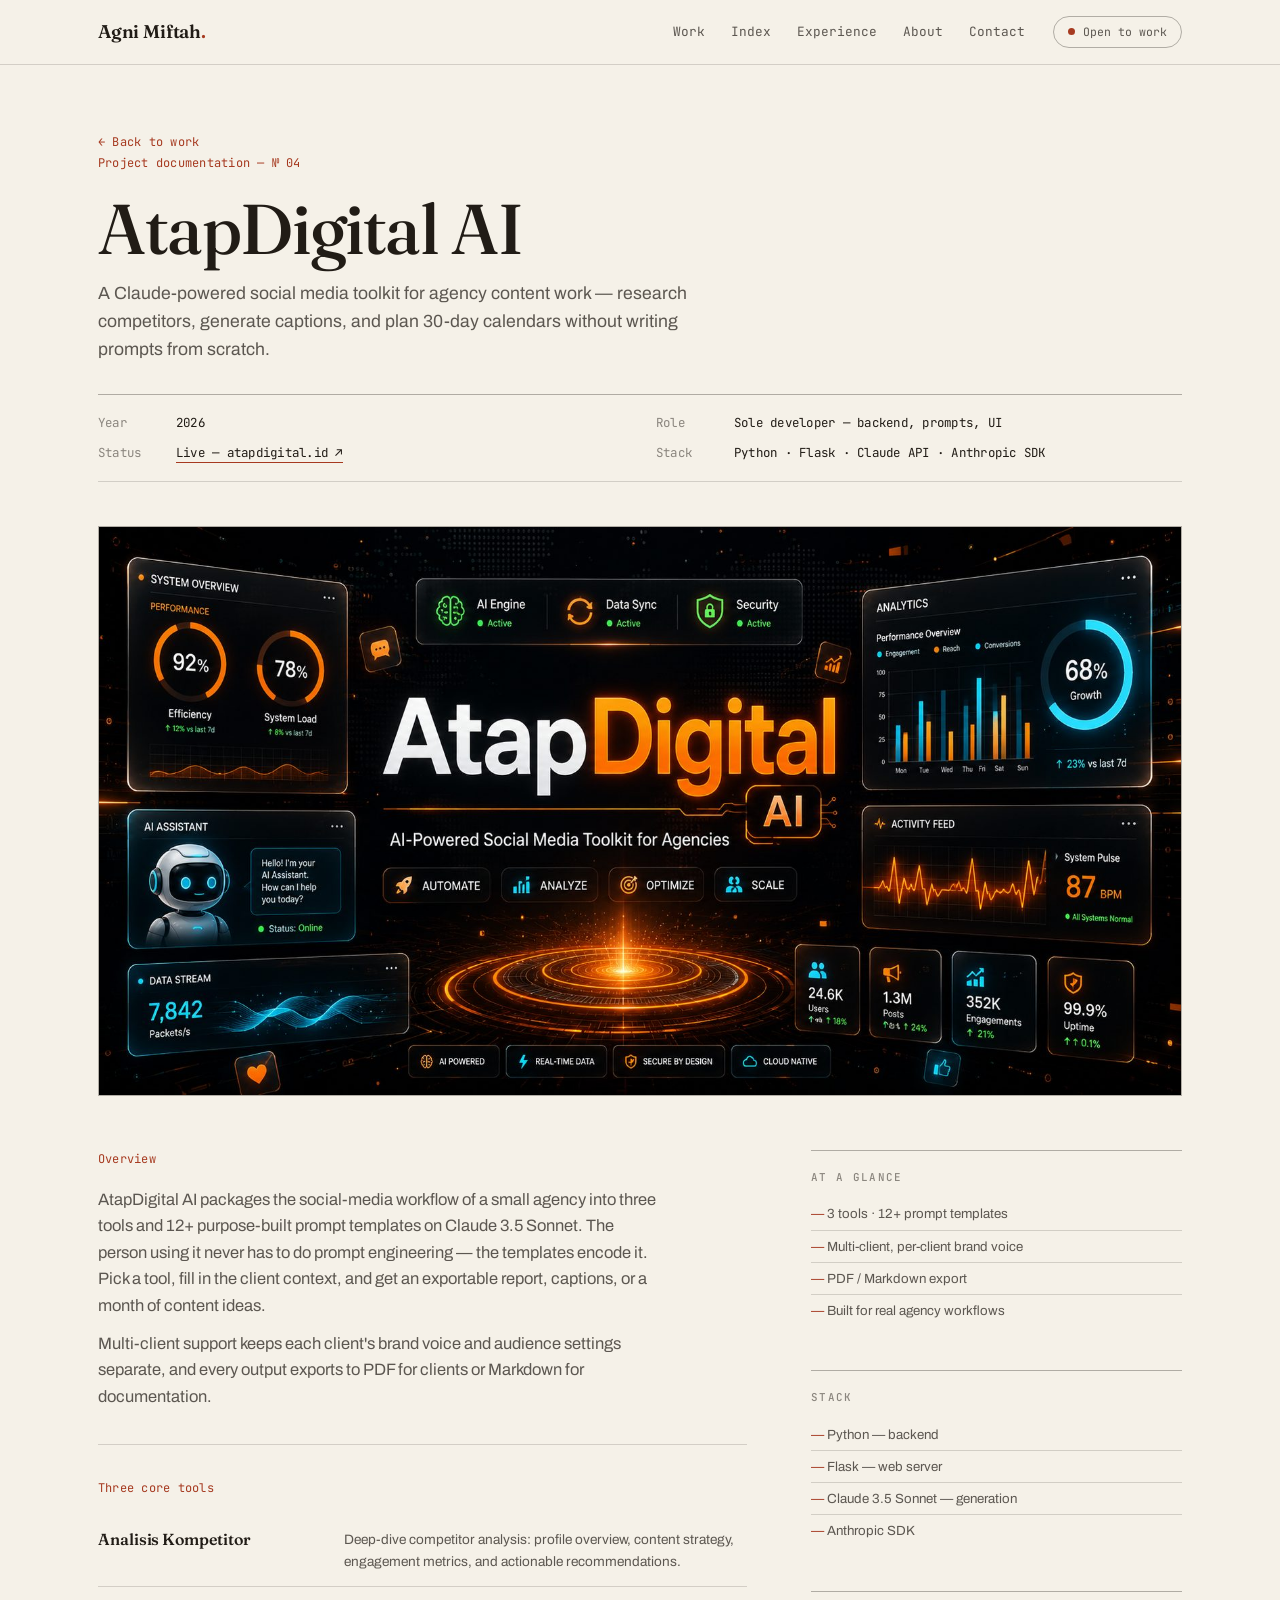
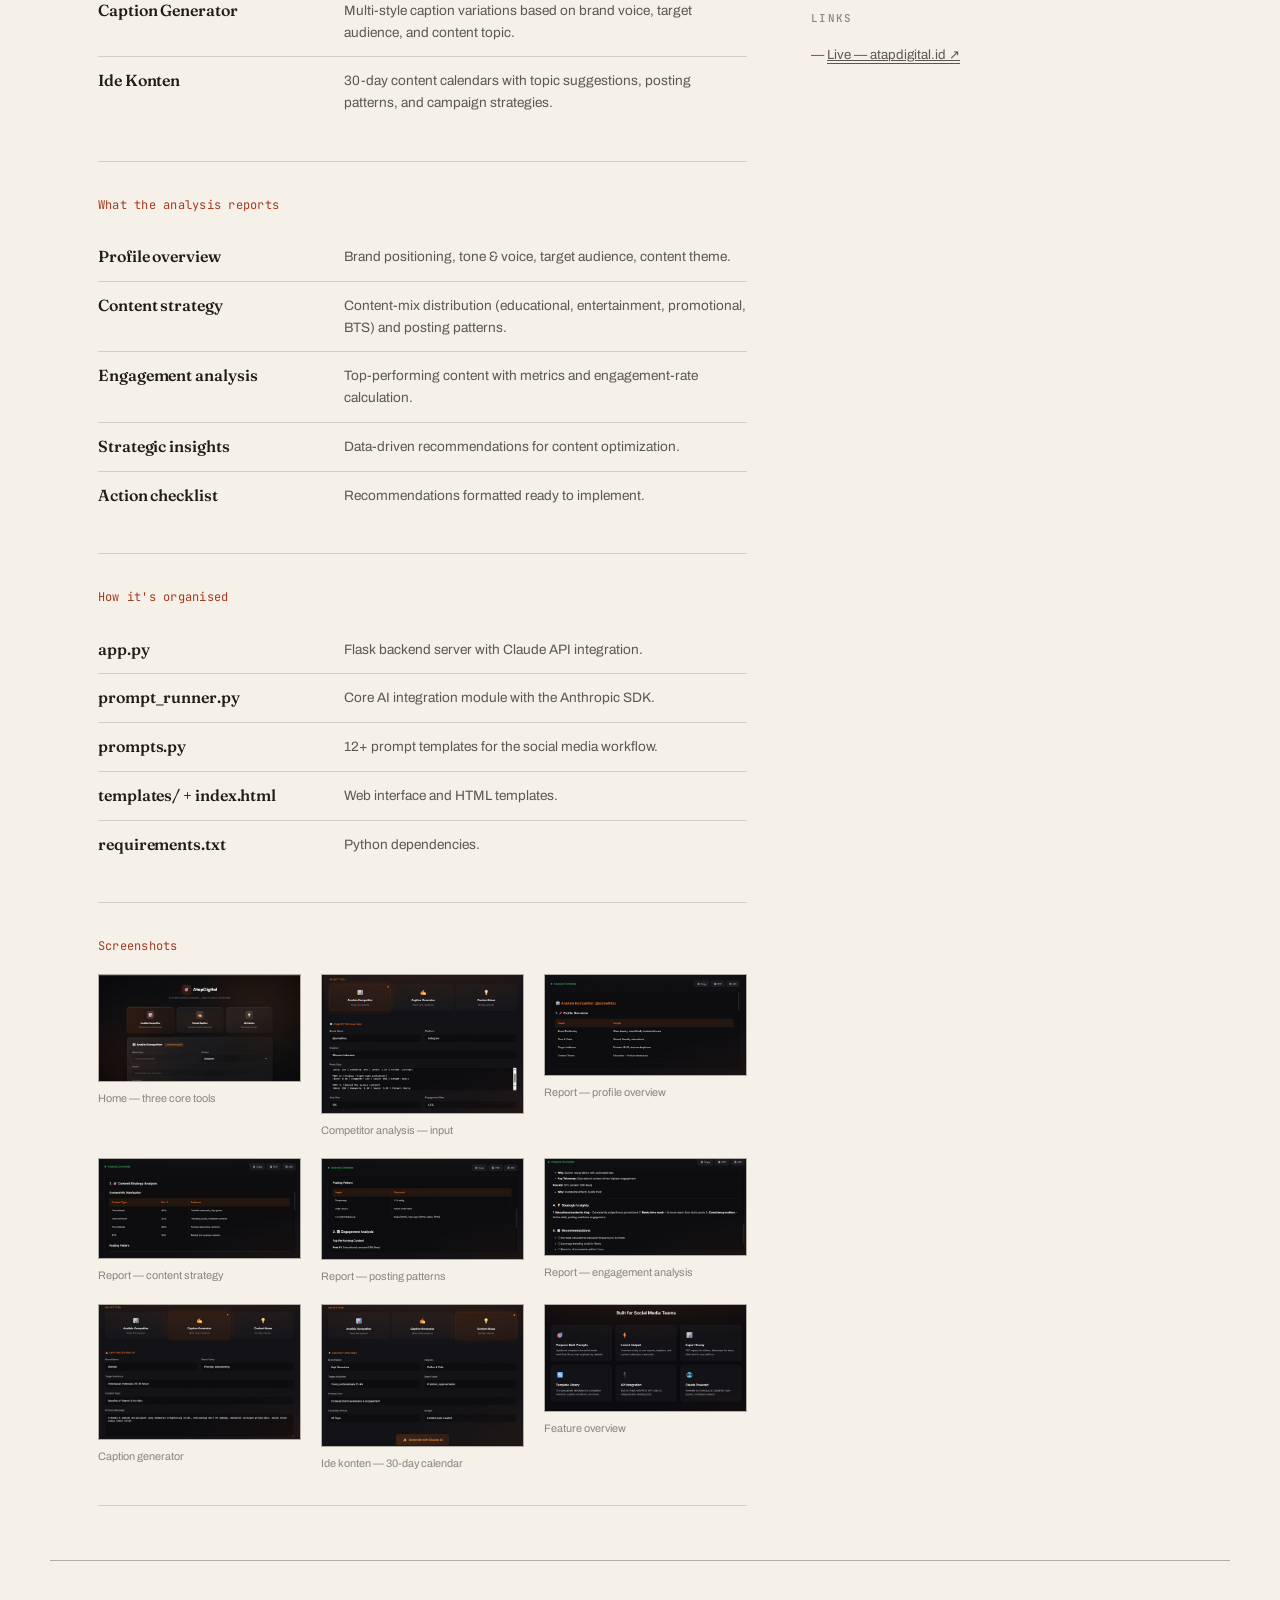
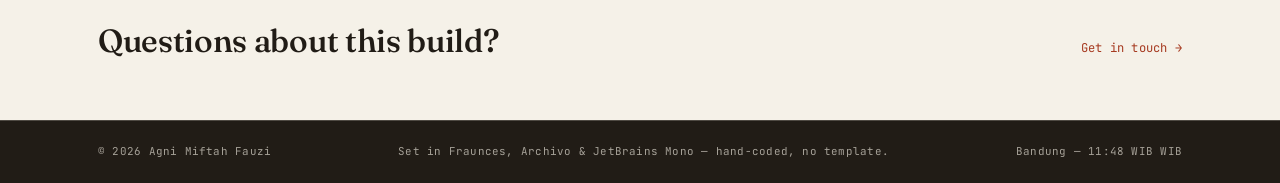
==== projects/atapdigital-ai.html @ df2f2d8e "Add 10 project documentation pages, fix Drone Nation dates and PromptCraft live link" ====
<!DOCTYPE html>
<html lang="en">
<head>
  <meta charset="UTF-8">
  <meta name="viewport" content="width=device-width, initial-scale=1.0">
  <title>AtapDigital AI — Documentation | Agni Miftah Fauzi</title>
  <meta name="description" content="AtapDigital AI: Claude-powered social media toolkit for agencies — competitor analysis, caption generation, and 30-day content calendars with 12+ prompt templates.">
  <link rel="icon" href="data:image/svg+xml,%3Csvg xmlns='http://www.w3.org/2000/svg' viewBox='0 0 64 64'%3E%3Crect width='64' height='64' fill='%23A63A20'/%3E%3Ctext x='32' y='45' font-family='Georgia,serif' font-size='38' fill='%23F5F1E8' text-anchor='middle'%3EA.%3C/text%3E%3C/svg%3E">
  <link rel="preconnect" href="https://fonts.googleapis.com">
  <link rel="preconnect" href="https://fonts.gstatic.com" crossorigin>
  <link href="https://fonts.googleapis.com/css2?family=Fraunces:ital,opsz,wght@0,9..144,300..900;1,9..144,300..900&family=Archivo:wght@400;500;600&family=JetBrains+Mono:wght@400;500&display=swap" rel="stylesheet">
  <link rel="stylesheet" href="../assets/css/style.css">
</head>
<body>
  <a class="skip-link" href="#doc">Skip to content</a>

  <header class="site-head">
    <div class="wrap head-grid">
      <a class="wordmark" href="../index.html">Agni Miftah<span class="wm-dot">.</span></a>
      <nav class="nav" id="nav" aria-label="Main">
        <a href="../index.html#work">Work</a>
        <a href="../index.html#index">Index</a>
        <a href="../index.html#experience">Experience</a>
        <a href="../index.html#about">About</a>
        <a href="../index.html#contact">Contact</a>
      </nav>
      <a class="status-chip" href="../index.html#contact"><span class="dot" aria-hidden="true"></span>Open to work</a>
      <button class="nav-burger" id="navBurger" aria-expanded="false" aria-controls="nav" aria-label="Open menu">
        <span></span><span></span>
      </button>
    </div>
  </header>

  <main id="doc">
    <article class="doc-hero wrap">
      <a class="back-link mono" href="../index.html#work">← Back to work</a>
      <p class="sec-label mono">Project documentation — № 04</p>
      <h1 class="doc-title">AtapDigital AI</h1>
      <p class="doc-sub">A Claude-powered social media toolkit for agency content work — research competitors, generate captions, and plan 30-day calendars without writing prompts from scratch.</p>
      <dl class="doc-meta mono">
        <div><dt>Year</dt><dd>2026</dd></div>
        <div><dt>Role</dt><dd>Sole developer — backend, prompts, UI</dd></div>
        <div><dt>Status</dt><dd><a class="u-link" href="https://atapdigital.id" target="_blank" rel="noopener noreferrer">Live — atapdigital.id ↗</a></dd></div>
        <div><dt>Stack</dt><dd>Python · Flask · Claude API · Anthropic SDK</dd></div>
      </dl>
      <figure class="doc-hero-media">
        <img src="../assets/img/work/atapdigital-ai.jpg" alt="AtapDigital AI — app mockup" width="1600" height="840">
      </figure>
    </article>

    <div class="wrap doc-grid">
      <div class="doc-main">

        <section>
          <h2 class="sec-label mono">Overview</h2>
          <p>
            AtapDigital AI packages the social-media workflow of a small agency into three tools
            and 12+ purpose-built prompt templates on Claude 3.5 Sonnet. The person using it never
            has to do prompt engineering — the templates encode it. Pick a tool, fill in the client
            context, and get an exportable report, captions, or a month of content ideas.
          </p>
          <p>
            Multi-client support keeps each client's brand voice and audience settings separate,
            and every output exports to PDF for clients or Markdown for documentation.
          </p>
        </section>

        <section>
          <h2 class="sec-label mono">Three core tools</h2>
          <div class="feat-row"><strong>Analisis Kompetitor</strong><p>Deep-dive competitor analysis: profile overview, content strategy, engagement metrics, and actionable recommendations.</p></div>
          <div class="feat-row"><strong>Caption Generator</strong><p>Multi-style caption variations based on brand voice, target audience, and content topic.</p></div>
          <div class="feat-row"><strong>Ide Konten</strong><p>30-day content calendars with topic suggestions, posting patterns, and campaign strategies.</p></div>
        </section>

        <section>
          <h2 class="sec-label mono">What the analysis reports</h2>
          <div class="feat-row"><strong>Profile overview</strong><p>Brand positioning, tone &amp; voice, target audience, content theme.</p></div>
          <div class="feat-row"><strong>Content strategy</strong><p>Content-mix distribution (educational, entertainment, promotional, BTS) and posting patterns.</p></div>
          <div class="feat-row"><strong>Engagement analysis</strong><p>Top-performing content with metrics and engagement-rate calculation.</p></div>
          <div class="feat-row"><strong>Strategic insights</strong><p>Data-driven recommendations for content optimization.</p></div>
          <div class="feat-row"><strong>Action checklist</strong><p>Recommendations formatted ready to implement.</p></div>
        </section>

        <section>
          <h2 class="sec-label mono">How it's organised</h2>
          <div class="feat-row"><strong>app.py</strong><p>Flask backend server with Claude API integration.</p></div>
          <div class="feat-row"><strong>prompt_runner.py</strong><p>Core AI integration module with the Anthropic SDK.</p></div>
          <div class="feat-row"><strong>prompts.py</strong><p>12+ prompt templates for the social media workflow.</p></div>
          <div class="feat-row"><strong>templates/ + index.html</strong><p>Web interface and HTML templates.</p></div>
          <div class="feat-row"><strong>requirements.txt</strong><p>Python dependencies.</p></div>
        </section>

        <section>
          <h2 class="sec-label mono">Screenshots</h2>
          <div class="shot-grid tri">
            <figure class="shot"><img src="../assets/img/shots/atapdigital-ai/01-home.jpg" alt="AtapDigital AI home" width="1200" height="630" loading="lazy"><figcaption>Home — three core tools</figcaption></figure>
            <figure class="shot"><img src="../assets/img/shots/atapdigital-ai/02-competitor-input.jpg" alt="Competitor input form" width="1200" height="822" loading="lazy"><figcaption>Competitor analysis — input</figcaption></figure>
            <figure class="shot"><img src="../assets/img/shots/atapdigital-ai/03-profile-overview.jpg" alt="Profile overview output" width="1200" height="594" loading="lazy"><figcaption>Report — profile overview</figcaption></figure>
            <figure class="shot"><img src="../assets/img/shots/atapdigital-ai/04-content-strategy.jpg" alt="Content strategy output" width="1200" height="591" loading="lazy"><figcaption>Report — content strategy</figcaption></figure>
            <figure class="shot"><img src="../assets/img/shots/atapdigital-ai/05-posting-pattern.jpg" alt="Posting pattern output" width="1200" height="594" loading="lazy"><figcaption>Report — posting patterns</figcaption></figure>
            <figure class="shot"><img src="../assets/img/shots/atapdigital-ai/06-engagement-analysis.jpg" alt="Engagement analysis output" width="1200" height="571" loading="lazy"><figcaption>Report — engagement analysis</figcaption></figure>
            <figure class="shot"><img src="../assets/img/shots/atapdigital-ai/07-caption-generator.jpg" alt="Caption generator" width="1200" height="796" loading="lazy"><figcaption>Caption generator</figcaption></figure>
            <figure class="shot"><img src="../assets/img/shots/atapdigital-ai/08-content-ideas.jpg" alt="Content ideas" width="1200" height="839" loading="lazy"><figcaption>Ide konten — 30-day calendar</figcaption></figure>
            <figure class="shot"><img src="../assets/img/shots/atapdigital-ai/09-features.jpg" alt="Features overview" width="1200" height="630" loading="lazy"><figcaption>Feature overview</figcaption></figure>
          </div>
        </section>

      </div>

      <aside class="doc-side">
        <div class="side-card">
          <h3>At a glance</h3>
          <ul>
            <li>3 tools · 12+ prompt templates</li>
            <li>Multi-client, per-client brand voice</li>
            <li>PDF / Markdown export</li>
            <li>Built for real agency workflows</li>
          </ul>
        </div>
        <div class="side-card">
          <h3>Stack</h3>
          <ul>
            <li>Python — backend</li>
            <li>Flask — web server</li>
            <li>Claude 3.5 Sonnet — generation</li>
            <li>Anthropic SDK</li>
          </ul>
        </div>
        <div class="side-card">
          <h3>Links</h3>
          <ul>
            <li><a class="u-link" href="https://atapdigital.id" target="_blank" rel="noopener noreferrer">Live — atapdigital.id ↗</a></li>
          </ul>
        </div>
      </aside>
    </div>

    <div class="wrap doc-end">
      <h2>Questions about this build?</h2>
      <a class="back-link mono" href="../index.html#contact">Get in touch →</a>
    </div>
  </main>

  <footer class="site-foot">
    <div class="wrap foot-grid mono">
      <span>© 2026 Agni Miftah Fauzi</span>
      <span class="hide-sm">Set in Fraunces, Archivo &amp; JetBrains Mono — hand-coded, no template.</span>
      <span>Bandung — <span id="clock">··:··</span> WIB</span>
    </div>
  </footer>

  <script src="../assets/js/main.js"></script>
</body>
</html>
---- assets/css/style.css ----
/* ============================================================
   Agni Miftah Fauzi — Portfolio 2026
   An editorial ledger: warm paper, ink, one rust accent.
   No glass, no gradients, no glow.
   ============================================================ */

:root {
  --paper: #F5F1E8;
  --paper-deep: #ECE6D8;
  --ink: #211C16;
  --ink-70: rgba(33, 28, 22, .72);
  --ink-45: rgba(33, 28, 22, .5);
  --line: rgba(33, 28, 22, .16);
  --line-strong: rgba(33, 28, 22, .32);
  --rust: #A63A20;
  --rust-ink: #7E2A14;
  --paper-on-ink: #F1ECE1;
  --line-on-ink: rgba(241, 236, 225, .22);
  --ink-on-ink-60: rgba(241, 236, 225, .64);

  --font-display: "Fraunces", Georgia, serif;
  --font-body: "Archivo", "Helvetica Neue", Arial, sans-serif;
  --font-mono: "JetBrains Mono", ui-monospace, "SFMono-Regular", Menlo, monospace;

  --wrap: 1180px;
  --gutter: clamp(20px, 4vw, 48px);
}

* { margin: 0; padding: 0; box-sizing: border-box; }

html {
  scroll-behavior: smooth;
  -webkit-text-size-adjust: 100%;
}

@media (prefers-reduced-motion: reduce) {
  html { scroll-behavior: auto; }
  *, *::before, *::after { transition: none !important; animation: none !important; }
}

body {
  background: var(--paper);
  color: var(--ink);
  font-family: var(--font-body);
  font-size: 16.5px;
  line-height: 1.6;
  -webkit-font-smoothing: antialiased;
  text-rendering: optimizeLegibility;
}

::selection { background: var(--rust); color: var(--paper); }

img { display: block; max-width: 100%; height: auto; }

a { color: inherit; }

:focus-visible {
  outline: 2px solid var(--rust);
  outline-offset: 3px;
  border-radius: 1px;
}

.mono {
  font-family: var(--font-mono);
  font-weight: 400;
  letter-spacing: .02em;
}

.wrap {
  max-width: var(--wrap);
  margin-inline: auto;
  padding-inline: var(--gutter);
}

.skip-link {
  position: absolute;
  left: -9999px;
  top: 0;
  background: var(--ink);
  color: var(--paper);
  padding: 10px 18px;
  z-index: 200;
}
.skip-link:focus { left: 0; }

.hide-sm { display: initial; }

/* ---------- reveal (gated on .js so no-JS users see everything) ---------- */
.js .reveal {
  opacity: 0;
  transform: translateY(14px);
  transition: opacity .65s ease, transform .65s ease;
}
.js .reveal.is-in {
  opacity: 1;
  transform: none;
}
@media (prefers-reduced-motion: reduce) {
  .js .reveal { opacity: 1; transform: none; }
}

/* ================= HEADER ================= */

.site-head {
  position: sticky;
  top: 0;
  z-index: 100;
  background: var(--paper);
  border-bottom: 1px solid var(--line);
}

.head-grid {
  display: flex;
  align-items: center;
  gap: 28px;
  min-height: 64px;
}

.wordmark {
  font-family: var(--font-display);
  font-weight: 600;
  font-size: 1.15rem;
  text-decoration: none;
  letter-spacing: -.01em;
  white-space: nowrap;
}
.wm-dot { color: var(--rust); }

.nav {
  display: flex;
  gap: 26px;
  margin-left: auto;
}
.nav a {
  font-family: var(--font-mono);
  font-size: .8rem;
  text-decoration: none;
  color: var(--ink-70);
  position: relative;
  padding-block: 4px;
}
.nav a::after {
  content: "";
  position: absolute;
  left: 0; bottom: 0;
  width: 100%; height: 1px;
  background: var(--rust);
  transform: scaleX(0);
  transform-origin: right;
  transition: transform .3s ease;
}
.nav a:hover { color: var(--ink); }
.nav a:hover::after { transform: scaleX(1); transform-origin: left; }

.status-chip {
  display: inline-flex;
  align-items: center;
  gap: 8px;
  font-family: var(--font-mono);
  font-size: .72rem;
  text-decoration: none;
  border: 1px solid var(--line-strong);
  border-radius: 999px;
  padding: 6px 14px;
  color: var(--ink-70);
  transition: border-color .25s ease, color .25s ease;
}
.status-chip:hover { border-color: var(--rust); color: var(--ink); }
.status-chip .dot {
  width: 7px; height: 7px;
  border-radius: 50%;
  background: var(--rust);
  animation: pulse 2.4s ease infinite;
}
@keyframes pulse {
  0%, 100% { box-shadow: 0 0 0 0 rgba(166, 58, 32, .35); }
  50%      { box-shadow: 0 0 0 5px rgba(166, 58, 32, 0); }
}

.nav-burger {
  display: none;
  flex-direction: column;
  gap: 6px;
  background: none;
  border: 0;
  padding: 8px;
  margin-left: auto;
  cursor: pointer;
}
.nav-burger span {
  width: 24px; height: 2px;
  background: var(--ink);
  transition: transform .3s ease, opacity .3s ease;
}
.nav-burger[aria-expanded="true"] span:first-child { transform: translateY(4px) rotate(45deg); }
.nav-burger[aria-expanded="true"] span:last-child  { transform: translateY(-4px) rotate(-45deg); }

/* ================= HERO ================= */

.hero { padding-block: clamp(56px, 10vh, 110px) clamp(48px, 8vh, 90px); }

.hero-meta {
  display: flex;
  justify-content: space-between;
  gap: 16px;
  font-size: .75rem;
  color: var(--ink-70);
  border-bottom: 1px solid var(--line);
  padding-bottom: 14px;
  margin-bottom: clamp(32px, 6vh, 64px);
}

.hero-name {
  font-family: var(--font-display);
  font-variation-settings: "opsz" 144, "SOFT" 0, "WONK" 0;
  font-weight: 480;
  font-size: clamp(3rem, 9.2vw, 7.4rem);
  line-height: 1.02;
  letter-spacing: -.025em;
  display: grid;
  gap: .1em;
}
.hero-name em {
  font-style: italic;
  font-variation-settings: "opsz" 144, "SOFT" 100, "WONK" 1;
  color: var(--rust);
}
.ink-dot { color: var(--rust); }

.hero-lower {
  display: grid;
  grid-template-columns: minmax(0, 5fr) minmax(0, 7fr);
  gap: clamp(28px, 5vw, 72px);
  align-items: end;
  margin-top: clamp(40px, 7vh, 80px);
}

.hero-intro {
  font-size: 1.08rem;
  line-height: 1.7;
  color: var(--ink-70);
  max-width: 46ch;
}

.hero-nums {
  list-style: none;
  display: grid;
  grid-template-columns: repeat(4, 1fr);
  gap: 20px;
}
.hero-nums li {
  border-left: 1px solid var(--line-strong);
  padding-left: 16px;
}
.hero-nums strong {
  display: block;
  font-family: var(--font-display);
  font-weight: 560;
  font-size: clamp(1.7rem, 2.6vw, 2.5rem);
  line-height: 1.1;
  letter-spacing: -.02em;
  font-variant-numeric: tabular-nums;
}
.hero-nums span {
  font-size: .7rem;
  color: var(--ink-45);
  display: block;
  margin-top: 6px;
  line-height: 1.45;
}

/* ================= SECTIONS ================= */

.section {
  padding-block: clamp(64px, 10vh, 120px);
  scroll-margin-top: 72px;
}
.section-alt { background: var(--paper-deep); border-block: 1px solid var(--line); }

.sec-head { margin-bottom: clamp(40px, 6vh, 64px); }

.sec-label {
  font-size: .75rem;
  color: var(--rust);
  display: block;
  margin-bottom: 18px;
}

.sec-title {
  font-family: var(--font-display);
  font-weight: 500;
  font-size: clamp(1.9rem, 3.6vw, 3rem);
  line-height: 1.12;
  letter-spacing: -.015em;
  max-width: 22ch;
}

.sec-sub {
  margin-top: 14px;
  color: var(--ink-70);
  max-width: 58ch;
}

/* ================= WORK ROWS ================= */

.work-list { border-top: 1px solid var(--line-strong); }

.work-row {
  display: grid;
  grid-template-columns: minmax(0, 7fr) minmax(0, 5fr);
  gap: clamp(28px, 4vw, 64px);
  padding-block: clamp(36px, 5vh, 56px);
  border-bottom: 1px solid var(--line);
  align-items: center;
}
.row-flip .work-media { order: 2; }
.row-flip .work-body  { order: 1; }

.work-media {
  overflow: hidden;
  border: 1px solid var(--line-strong);
  background: var(--paper-deep);
}
.work-media img {
  width: 100%;
  transition: transform .8s cubic-bezier(.22, .61, .36, 1);
}
.work-row:hover .work-media img { transform: scale(1.03); }

.work-no {
  font-size: .72rem;
  color: var(--rust);
  display: block;
  margin-bottom: 14px;
}

.work-title {
  font-family: var(--font-display);
  font-weight: 540;
  font-size: clamp(1.5rem, 2.4vw, 2.1rem);
  line-height: 1.15;
  letter-spacing: -.01em;
  margin-bottom: 16px;
}

.work-flag {
  font-family: var(--font-mono);
  font-size: .62rem;
  color: var(--rust);
  border: 1px solid currentColor;
  border-radius: 999px;
  padding: 3px 10px;
  vertical-align: middle;
  margin-left: 10px;
  white-space: nowrap;
  letter-spacing: .06em;
  text-transform: uppercase;
}

.work-desc { color: var(--ink-70); max-width: 52ch; }

.work-meta {
  margin-top: 24px;
  display: grid;
  gap: 6px;
  font-size: .74rem;
}
.work-meta div { display: flex; gap: 14px; }
.work-meta dt {
  color: var(--ink-45);
  width: 52px;
  flex-shrink: 0;
}
.work-meta dd { color: var(--ink); }
.work-meta a { text-decoration: none; }

.u-link {
  border-bottom: 1px solid var(--rust);
  padding-bottom: 1px;
  transition: color .2s ease, border-color .2s ease;
}
.u-link:hover { color: var(--rust-ink); }

/* ================= INDEX ================= */

.filters {
  display: flex;
  flex-wrap: wrap;
  gap: 10px;
  margin-bottom: 36px;
}
.filter {
  font-family: var(--font-mono);
  font-size: .74rem;
  background: transparent;
  border: 1px solid var(--line-strong);
  border-radius: 999px;
  color: var(--ink-70);
  padding: 8px 16px;
  cursor: pointer;
  transition: all .22s ease;
}
.filter sup { color: var(--rust); margin-left: 2px; }
.filter:hover { border-color: var(--ink); color: var(--ink); }
.filter.is-active {
  background: var(--ink);
  border-color: var(--ink);
  color: var(--paper);
}
.filter.is-active sup { color: var(--paper-deep); }

.idx-group-head {
  display: flex;
  align-items: center;
  gap: 18px;
  font-size: .72rem;
  text-transform: uppercase;
  letter-spacing: .14em;
  color: var(--ink-45);
  margin-top: 48px;
  margin-bottom: 6px;
}
.idx-group-head::after { content: ""; flex: 1; }

.idx-row {
  display: grid;
  grid-template-columns: 3ch minmax(0, 230px) minmax(0, 1fr) minmax(0, 210px) 4ch 2ch;
  gap: 18px;
  align-items: baseline;
  padding: 20px 10px;
  border-bottom: 1px solid var(--line);
  text-decoration: none;
  transition: background .2s ease, color .2s ease;
}
.idx-row:hover { background: var(--ink); color: var(--paper); }
.idx-row:hover .idx-no,
.idx-row:hover .idx-desc,
.idx-row:hover .idx-stack,
.idx-row:hover .idx-year { color: var(--ink-on-ink-60); }

.idx-no { font-size: .72rem; color: var(--rust); }

.idx-name {
  font-family: var(--font-display);
  font-weight: 540;
  font-size: 1.12rem;
  line-height: 1.25;
  letter-spacing: -.005em;
}

.idx-desc {
  font-size: .82rem;
  color: var(--ink-70);
  line-height: 1.55;
}

.idx-stack { font-size: .68rem; color: var(--ink-45); }
.idx-year  { font-size: .72rem; color: var(--ink-45); text-align: right; }
.idx-arrow { font-size: .9rem; text-align: right; color: var(--rust); }

.idx-row-sm { padding: 14px 10px; }
.idx-row-sm .idx-name { font-size: 1rem; }
.idx-row-sm .idx-desc { font-size: .78rem; }

.idx-note {
  font-size: .92rem;
  color: var(--ink-70);
  max-width: 62ch;
  padding: 26px 10px 8px;
}

/* demo wall */
.demo-wall {
  display: grid;
  grid-template-columns: repeat(3, 1fr);
  gap: 26px 24px;
  padding: 22px 10px 12px;
}
.demo-cell { text-decoration: none; }
.demo-cell img {
  width: 100%;
  border: 1px solid var(--line-strong);
  transition: transform .7s cubic-bezier(.22, .61, .36, 1);
}
.demo-cell:hover img { transform: translateY(-4px); }
.demo-cell span {
  display: block;
  font-size: .68rem;
  color: var(--ink-70);
  margin-top: 10px;
  transition: color .2s ease;
}
.demo-cell:hover span { color: var(--rust); }

[data-cat].is-hidden { display: none !important; }

/* ================= EXPERIENCE ================= */

.xp-cols {
  display: grid;
  grid-template-columns: 1fr 1fr;
  gap: clamp(32px, 5vw, 80px);
  align-items: start;
}

.xp-heading {
  font-size: .72rem;
  text-transform: uppercase;
  letter-spacing: .14em;
  color: var(--rust);
  border-bottom: 1px solid var(--line-strong);
  padding-bottom: 10px;
  margin-bottom: 8px;
}
.xp-col .xp-heading:not(:first-child) { margin-top: 44px; }

.xp-row {
  display: grid;
  grid-template-columns: 128px minmax(0, 1fr);
  gap: 18px;
  padding-block: 20px;
  border-bottom: 1px solid var(--line);
}
.xp-date { font-size: .7rem; color: var(--ink-45); line-height: 1.5; padding-top: 4px; }
.xp-body h4 {
  font-family: var(--font-display);
  font-weight: 560;
  font-size: 1.05rem;
  letter-spacing: -.005em;
  margin-bottom: 6px;
}
.xp-body p { font-size: .85rem; color: var(--ink-70); }
.xp-award { margin-top: 10px; font-size: .72rem !important; color: var(--rust) !important; }

/* ================= ABOUT ================= */

.about-grid {
  display: grid;
  grid-template-columns: minmax(0, 4fr) minmax(0, 7fr);
  gap: clamp(36px, 6vw, 88px);
  align-items: start;
}

.about-photo {
  position: sticky;
  top: 96px;
  border: 1px solid var(--ink);
  padding: 10px;
  background: var(--paper);
}
.about-photo img { width: 100%; }

.about-lede {
  font-family: var(--font-display);
  font-weight: 480;
  font-size: clamp(1.3rem, 2.1vw, 1.7rem);
  line-height: 1.4;
  letter-spacing: -.01em;
  margin-bottom: 22px;
}
.about-text > p:not(.about-lede) {
  color: var(--ink-70);
  max-width: 62ch;
  margin-bottom: 16px;
}

.about-text .xp-heading { margin-top: 40px; }

.how-list {
  list-style: none;
  counter-reset: how;
  margin-top: 4px;
}
.how-list li {
  counter-increment: how;
  position: relative;
  padding: 14px 0 14px 46px;
  border-bottom: 1px solid var(--line);
  font-size: .9rem;
  color: var(--ink-70);
}
.how-list li::before {
  content: "0" counter(how);
  position: absolute;
  left: 0;
  top: 16px;
  font-family: var(--font-mono);
  font-size: .72rem;
  color: var(--rust);
}
.how-list strong { color: var(--ink); font-weight: 600; }

.cap-grid {
  display: grid;
  grid-template-columns: repeat(3, 1fr);
  gap: 28px 32px;
}
.cap-col h4 {
  font-size: .68rem;
  text-transform: uppercase;
  letter-spacing: .12em;
  color: var(--ink-45);
  margin-bottom: 12px;
  font-weight: 500;
}
.cap-col ul { list-style: none; }
.cap-col li {
  font-size: .85rem;
  padding-block: 5px;
  border-bottom: 1px solid var(--line);
}
.cap-col li::before { content: "— "; color: var(--rust); }

.about-lang {
  margin-top: 36px;
  font-size: .74rem;
  color: var(--ink-70);
  border-top: 1px solid var(--line-strong);
  padding-top: 14px;
}

/* ================= CONTACT ================= */

.contact {
  background: var(--ink);
  color: var(--paper-on-ink);
  padding-block: clamp(80px, 13vh, 150px) clamp(64px, 9vh, 110px);
  scroll-margin-top: 72px;
}
.contact .sec-label { color: var(--rust); filter: brightness(1.35); }

.contact-title {
  font-family: var(--font-display);
  font-variation-settings: "opsz" 144, "SOFT" 0, "WONK" 0;
  font-weight: 460;
  font-size: clamp(2.6rem, 7vw, 5.4rem);
  line-height: 1.05;
  letter-spacing: -.02em;
  margin-top: 20px;
}
.contact-title em {
  font-style: italic;
  font-variation-settings: "opsz" 144, "SOFT" 100, "WONK" 1;
}
.paper-dot { color: var(--rust); filter: brightness(1.35); }

.contact-sub {
  margin-top: 26px;
  color: var(--ink-on-ink-60);
  max-width: 52ch;
}

.contact-mail {
  display: inline-block;
  margin-top: 40px;
  font-family: var(--font-mono);
  font-size: clamp(1rem, 2.6vw, 1.5rem);
  color: var(--paper-on-ink);
  text-decoration: none;
  border-bottom: 1px solid var(--line-on-ink);
  padding-bottom: 8px;
  transition: color .25s ease, border-color .25s ease;
}
.contact-mail:hover { color: #E8845F; border-color: #E8845F; }
.mail-arrow { margin-left: 10px; font-size: .8em; }

.contact-links {
  display: flex;
  flex-wrap: wrap;
  gap: 14px 36px;
  margin-top: 52px;
  font-size: .76rem;
}
.contact-links a {
  text-decoration: none;
  color: var(--ink-on-ink-60);
  transition: color .2s ease;
}
.contact-links a:hover { color: var(--paper-on-ink); }

/* ================= FOOTER ================= */

.site-foot {
  background: var(--ink);
  color: var(--ink-on-ink-60);
  border-top: 1px solid var(--line-on-ink);
  padding-block: 22px;
}
.foot-grid {
  display: flex;
  justify-content: space-between;
  gap: 16px;
  font-size: .68rem;
  flex-wrap: wrap;
}

/* ================= RESPONSIVE ================= */

@media (max-width: 1020px) {
  .work-row { grid-template-columns: 1fr; align-items: start; }
  .row-flip .work-media { order: 0; }
  .row-flip .work-body  { order: 1; }

  .idx-row { grid-template-columns: 3ch minmax(0, 200px) minmax(0, 1fr) 4ch 2ch; }
  .idx-stack { display: none; }

  .cap-grid { grid-template-columns: repeat(2, 1fr); }
}

@media (max-width: 860px) {
  .nav {
    position: fixed;
    inset: 0;
    background: var(--paper);
    flex-direction: column;
    align-items: flex-start;
    justify-content: center;
    padding: var(--gutter);
    gap: 8px;
    opacity: 0;
    visibility: hidden;
    pointer-events: none;
    transition: opacity .35s ease, visibility 0s linear .35s;
    z-index: 4;
  }
  .nav.is-open {
    opacity: 1;
    visibility: visible;
    pointer-events: auto;
    transition: opacity .35s ease;
  }
  .nav a {
    font-family: var(--font-display);
    font-size: 2.2rem;
    color: var(--ink);
    padding-block: 6px;
  }
  .nav-burger { display: inline-flex; position: relative; z-index: 6; }
  .wordmark { position: relative; z-index: 6; }
  .status-chip { display: none; }
  .hide-sm { display: none; }

  .hero-lower { grid-template-columns: 1fr; }
  .hero-nums { grid-template-columns: repeat(2, 1fr); gap: 24px 20px; }

  .xp-cols { grid-template-columns: 1fr; }

  .about-grid { grid-template-columns: 1fr; }
  .about-photo { position: static; max-width: 420px; }

  .demo-wall { grid-template-columns: repeat(2, 1fr); }
}

@media (max-width: 560px) {
  body { font-size: 15.5px; }
  .hero-meta { flex-wrap: wrap; gap: 6px 16px; }
  .idx-row { grid-template-columns: 3ch minmax(0, 1fr) 2ch; }
  .idx-desc, .idx-year { display: none; }
  .demo-wall { grid-template-columns: 1fr; }
  .cap-grid { grid-template-columns: 1fr; }
  .xp-row { grid-template-columns: 1fr; gap: 6px; }
  .work-meta div { flex-direction: column; gap: 2px; }
}

/* ================= PROJECT DOCUMENTATION PAGES ================= */

.back-link {
  display: inline-block;
  font-size: .75rem;
  color: var(--rust);
  text-decoration: none;
}
.back-link:hover { text-decoration: underline; }

.doc-hero { padding-block: clamp(40px, 7vh, 80px) 0; }
.doc-title {
  font-family: var(--font-display);
  font-weight: 500;
  font-size: clamp(2.4rem, 5.5vw, 4.4rem);
  line-height: 1.05;
  letter-spacing: -.02em;
  margin-top: 14px;
}
.doc-sub {
  font-size: 1.1rem;
  color: var(--ink-70);
  margin-top: 14px;
  max-width: 60ch;
}
.doc-meta {
  margin-top: 30px;
  border-top: 1px solid var(--line-strong);
  border-bottom: 1px solid var(--line);
  padding-block: 18px;
  display: grid;
  grid-template-columns: repeat(2, 1fr);
  gap: 10px 32px;
  font-size: .78rem;
}
.doc-meta div { display: flex; gap: 14px; }
.doc-meta dt { color: var(--ink-45); width: 64px; flex-shrink: 0; }
.doc-meta a { text-decoration: none; }
.doc-hero-media { margin-top: 44px; border: 1px solid var(--line-strong); }
.doc-hero-media img { width: 100%; }

.doc-grid {
  display: grid;
  grid-template-columns: minmax(0, 7fr) minmax(0, 4fr);
  gap: clamp(36px, 5vw, 80px);
  align-items: start;
  padding-block: clamp(40px, 6vh, 72px);
}
.doc-main section { padding-block: 34px; border-bottom: 1px solid var(--line); }
.doc-main section:first-child { padding-top: 0; }
.doc-main h2 { margin-bottom: 18px; }
.doc-main p { color: var(--ink-70); max-width: 62ch; }
.doc-main p + p { margin-top: 12px; }
.doc-main strong { color: var(--ink); }

.feat-row {
  display: grid;
  grid-template-columns: 230px minmax(0, 1fr);
  gap: 16px;
  padding-block: 13px;
  border-bottom: 1px solid var(--line);
  font-size: .9rem;
}
.feat-row:last-child { border-bottom: 0; }
.feat-row strong {
  font-family: var(--font-display);
  font-weight: 560;
  font-size: 1rem;
  letter-spacing: -.005em;
  line-height: 1.35;
}
.feat-row p { font-size: .85rem; color: var(--ink-70); }

.metric-grid {
  display: grid;
  grid-template-columns: repeat(auto-fit, minmax(180px, 1fr));
  gap: 24px;
  padding-top: 6px;
}
.metric { border-left: 2px solid var(--rust); padding-left: 16px; }
.metric strong {
  display: block;
  font-family: var(--font-display);
  font-weight: 560;
  font-size: 2.4rem;
  line-height: 1.1;
  letter-spacing: -.02em;
  color: var(--ink);
}
.metric span { font-size: .72rem; color: var(--ink-45); display: block; margin-top: 6px; line-height: 1.5; }

.shot-grid { display: grid; grid-template-columns: repeat(2, 1fr); gap: 20px; }
.shot-grid.tri { grid-template-columns: repeat(3, 1fr); }
.shot img { border: 1px solid var(--line-strong); width: 100%; }
.shot figcaption { font-size: .68rem; color: var(--ink-45); margin-top: 8px; line-height: 1.5; }
.shot-grid.portrait { grid-template-columns: repeat(3, 1fr); }
.shot-grid.portrait .shot img { aspect-ratio: 9 / 19; object-fit: cover; object-position: top; }

.learn-list { list-style: none; }
.learn-list li {
  padding-block: 9px;
  border-bottom: 1px solid var(--line);
  font-size: .9rem;
  color: var(--ink-70);
}
.learn-list li::before { content: "— "; color: var(--rust); }
.learn-list li:last-child { border-bottom: 0; }

.doc-side { position: sticky; top: 96px; }
.side-card { border-top: 1px solid var(--line-strong); padding-block: 18px; }
.side-card + .side-card { margin-top: 26px; }
.side-card h3 {
  font-family: var(--font-mono);
  font-size: .68rem;
  text-transform: uppercase;
  letter-spacing: .12em;
  color: var(--ink-45);
  font-weight: 500;
  margin-bottom: 12px;
}
.side-card ul { list-style: none; }
.side-card li { font-size: .83rem; padding-block: 5px; border-bottom: 1px solid var(--line); color: var(--ink-70); }
.side-card li::before { content: "— "; color: var(--rust); }
.side-card li:last-child { border-bottom: 0; }
.side-note { font-size: .78rem; color: var(--ink-45); line-height: 1.6; margin-top: 10px; }

.doc-end {
  border-top: 1px solid var(--line-strong);
  padding-block: clamp(40px, 6vh, 64px);
  display: flex;
  justify-content: space-between;
  gap: 20px;
  flex-wrap: wrap;
  align-items: baseline;
}
.doc-end h2 {
  font-family: var(--font-display);
  font-weight: 520;
  font-size: clamp(1.4rem, 2.6vw, 2rem);
  letter-spacing: -.01em;
}
.doc-end .mono { font-size: .76rem; }

@media (max-width: 960px) {
  .doc-grid { grid-template-columns: 1fr; }
  .doc-side { position: static; }
  .doc-meta { grid-template-columns: 1fr; }
  .shot-grid.tri { grid-template-columns: repeat(2, 1fr); }
}
@media (max-width: 640px) {
  .feat-row { grid-template-columns: 1fr; gap: 4px; }
  .shot-grid, .shot-grid.portrait, .shot-grid.tri { grid-template-columns: 1fr; }
}
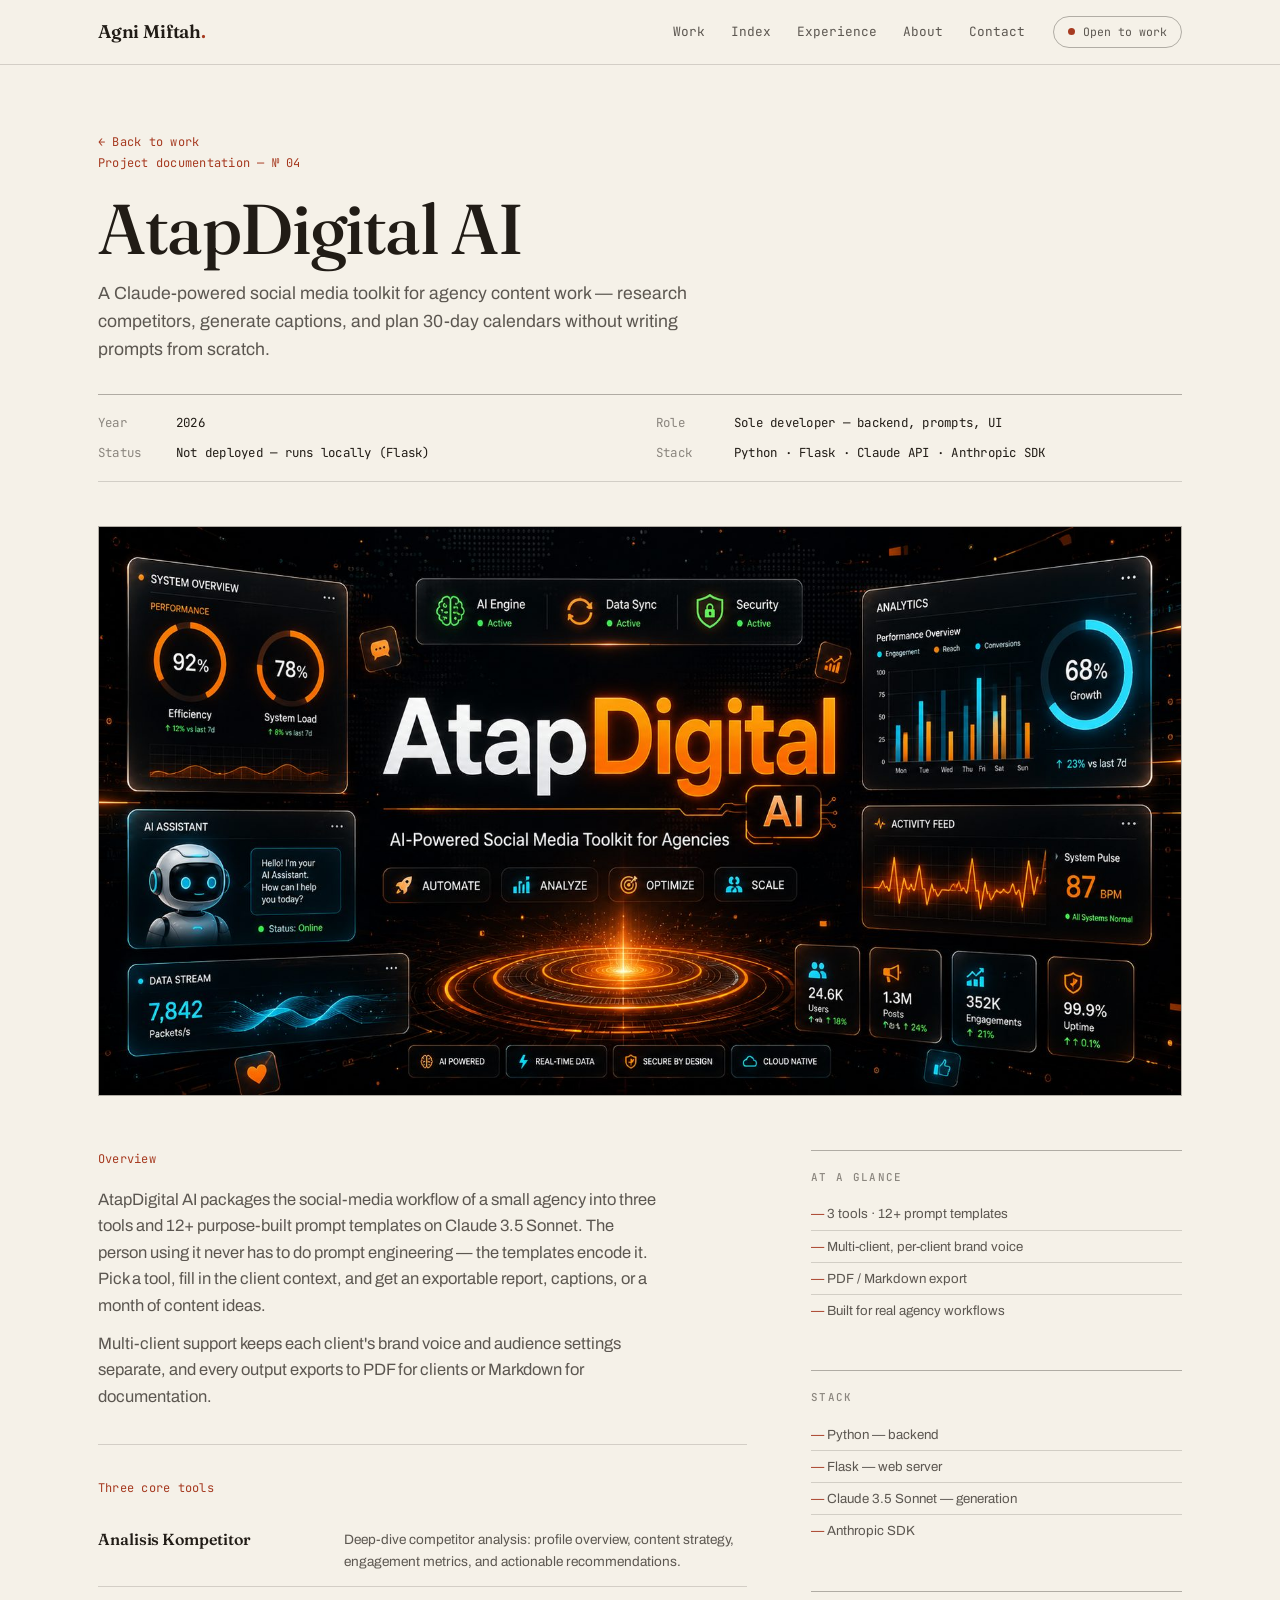
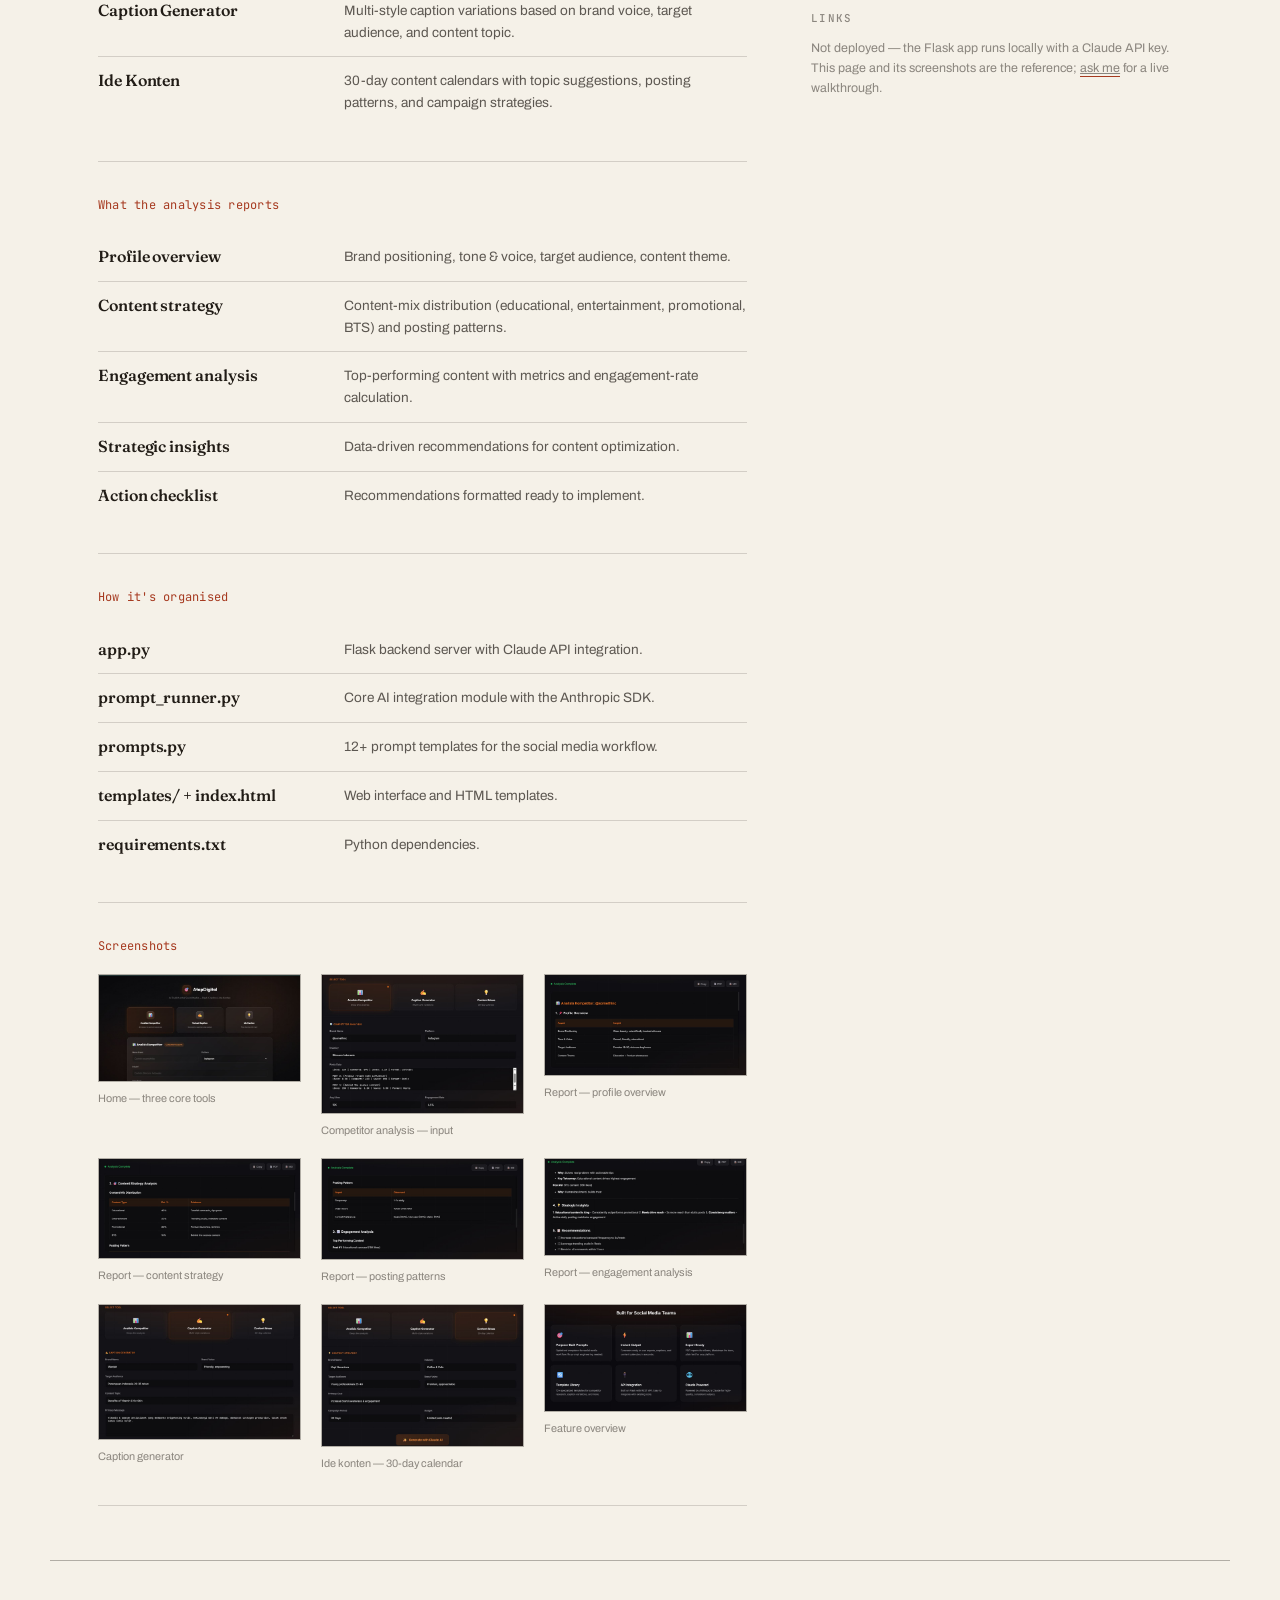
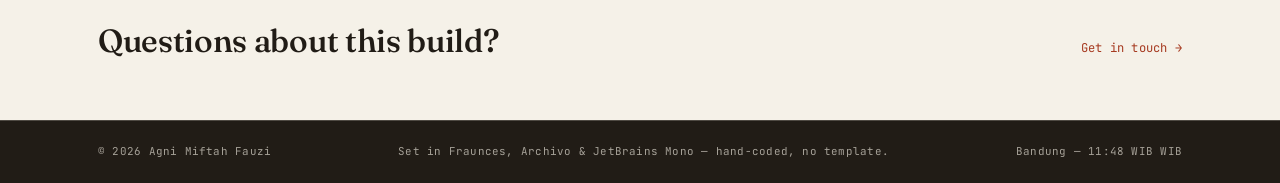
==== commit 01665ac4: "Remove dead atapdigital.id links — mark AtapDigital AI as not deployed" ====
--- a/projects/atapdigital-ai.html
+++ b/projects/atapdigital-ai.html
@@ -40,7 +40,7 @@
       <dl class="doc-meta mono">
         <div><dt>Year</dt><dd>2026</dd></div>
         <div><dt>Role</dt><dd>Sole developer — backend, prompts, UI</dd></div>
-        <div><dt>Status</dt><dd><a class="u-link" href="https://atapdigital.id" target="_blank" rel="noopener noreferrer">Live — atapdigital.id ↗</a></dd></div>
+        <div><dt>Status</dt><dd>Not deployed — runs locally (Flask)</dd></div>
         <div><dt>Stack</dt><dd>Python · Flask · Claude API · Anthropic SDK</dd></div>
       </dl>
       <figure class="doc-hero-media">
@@ -128,9 +128,10 @@
         </div>
         <div class="side-card">
           <h3>Links</h3>
-          <ul>
-            <li><a class="u-link" href="https://atapdigital.id" target="_blank" rel="noopener noreferrer">Live — atapdigital.id ↗</a></li>
-          </ul>
+          <p class="side-note">
+            Not deployed — the Flask app runs locally with a Claude API key. This page and its
+            screenshots are the reference; <a class="u-link" href="../index.html#contact">ask me</a> for a live walkthrough.
+          </p>
         </div>
       </aside>
     </div>
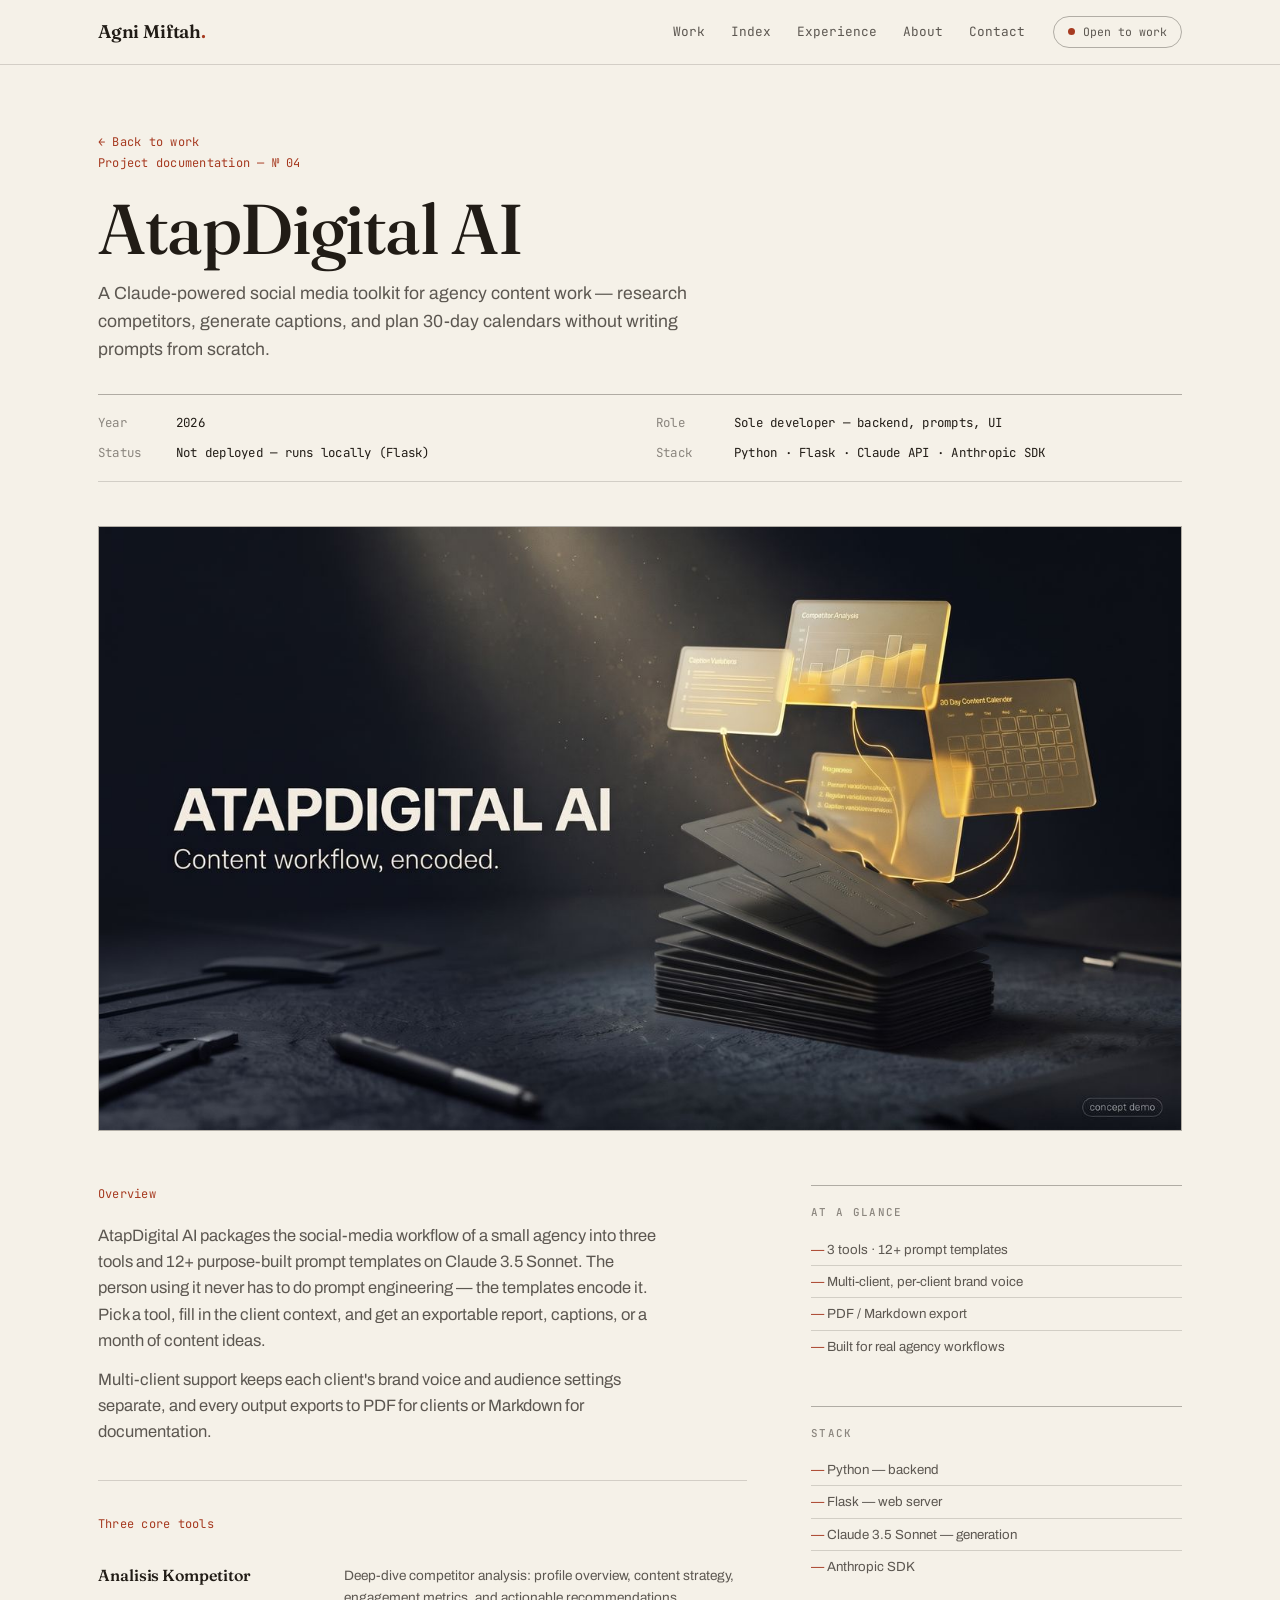
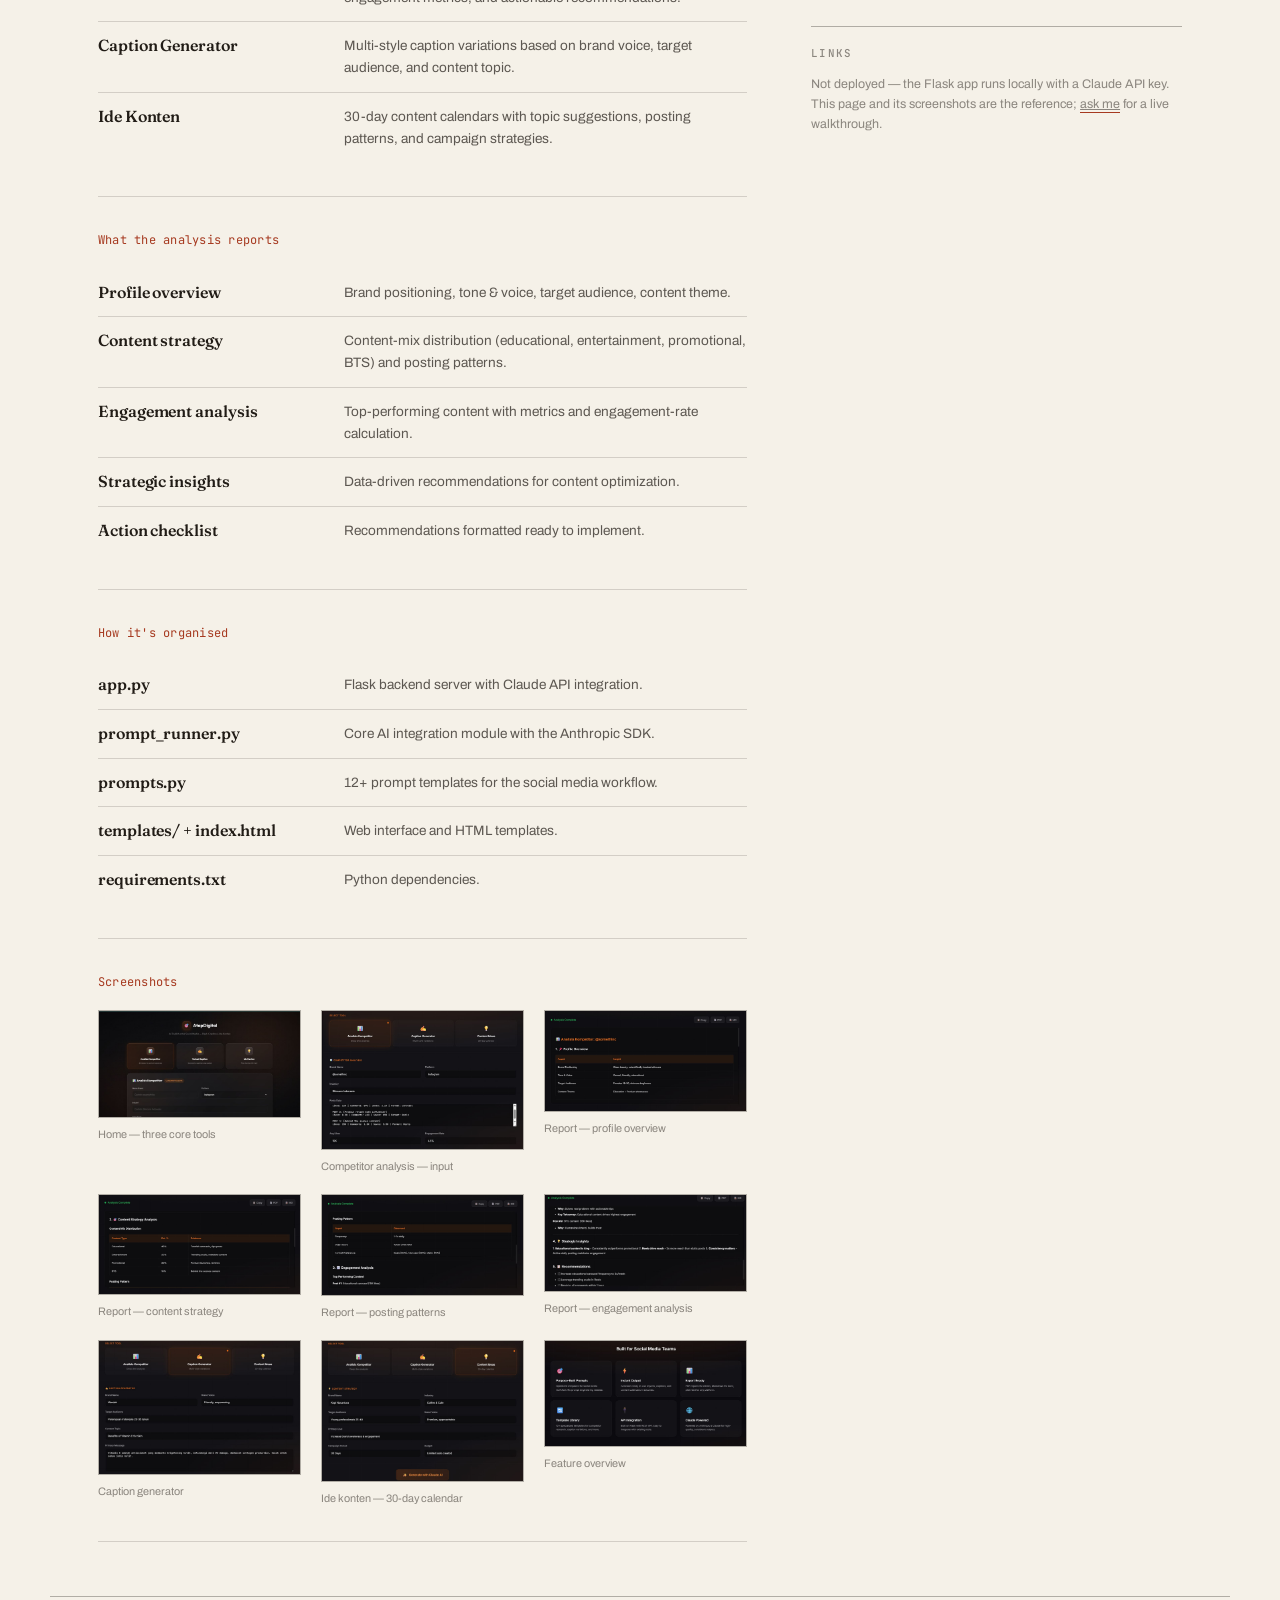
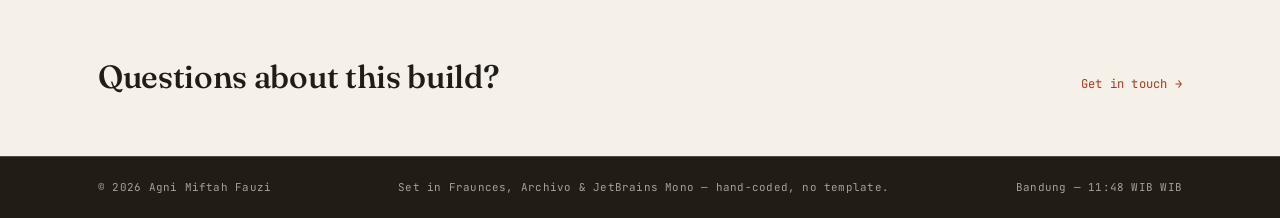
==== commit 657b8066: "Replace 5 featured thumbnails with revised series renders" ====
--- a/projects/atapdigital-ai.html
+++ b/projects/atapdigital-ai.html
@@ -44,7 +44,7 @@
         <div><dt>Stack</dt><dd>Python · Flask · Claude API · Anthropic SDK</dd></div>
       </dl>
       <figure class="doc-hero-media">
-        <img src="../assets/img/work/atapdigital-ai.jpg" alt="AtapDigital AI — app mockup" width="1600" height="840">
+        <img src="../assets/img/work/atapdigital-ai.jpg" alt="AtapDigital AI — project thumbnail" width="1400" height="781">
       </figure>
     </article>
 
--- a/assets/css/style.css
+++ b/assets/css/style.css
@@ -531,6 +531,7 @@
 }
 .xp-body p { font-size: .85rem; color: var(--ink-70); }
 .xp-award { margin-top: 10px; font-size: .72rem !important; color: var(--rust) !important; }
+.xp-verify { margin-top: 10px; font-size: .7rem; }
 
 /* ================= ABOUT ================= */
 
